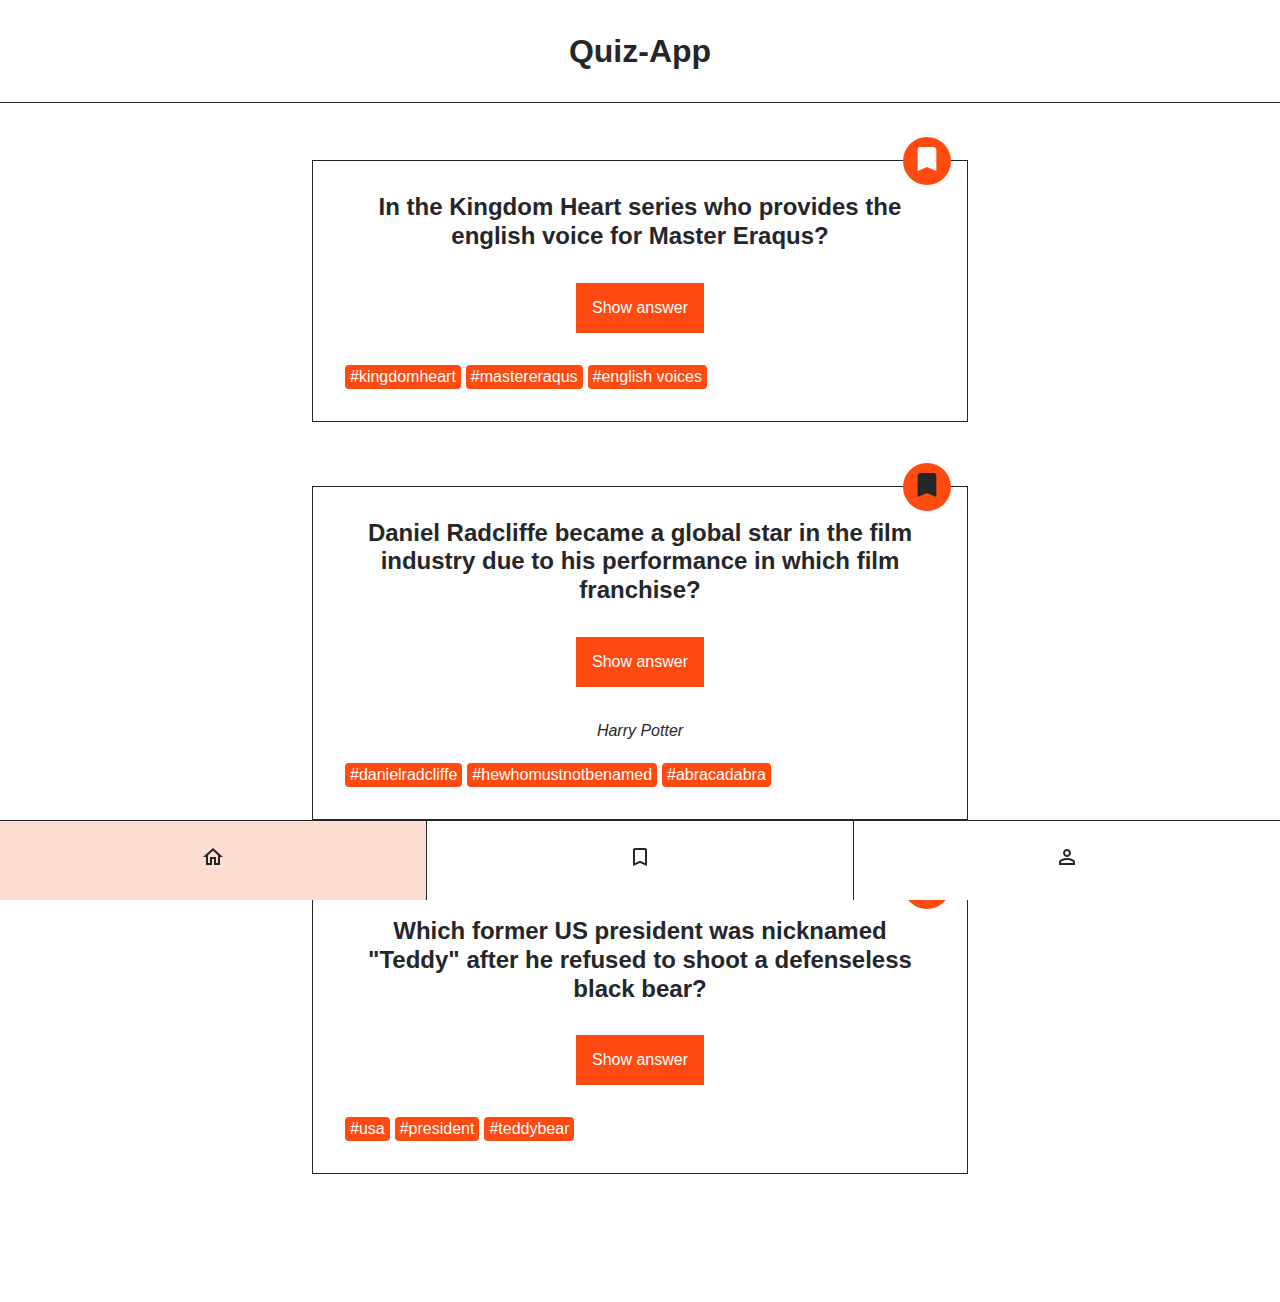
==== index.html @ 72304b66 ""initial commit"" ====
<!DOCTYPE html>
<html lang="en">
  <head>
    <meta charset="UTF-8" />
    <meta http-equiv="X-UA-Compatible" content="IE=edge" />
    <meta name="viewport" content="width=device-width, initial-scale=1.0" />
    <title>Quiz-App</title>
    <link rel="stylesheet" href="./styles.css" />
  </head>
  <body>
    <header class="header">
      <h1 class="header__title">Quiz-App</h1>
    </header>
    <main>
      <ul class="card-list">
        <!--
                FIRST CARD
              -->
        <li class="card-list__item">
          <article class="card">
            <h2 class="card__question">
              In the Kingdom Heart series who provides the english voice for
              Master Eraqus?
            </h2>
            <button class="card__button-answer" type="button">
              Show answer
            </button>
            <p class="card__answer">Mark Hamill</p>
            <ul class="card__tag-list">
              <li class="card__tag-list-item">#kingdomheart</li>
              <li class="card__tag-list-item">#mastereraqus</li>
              <li class="card__tag-list-item">#english voices</li>
            </ul>
            <div class="card__button-bookmark">
              <button class="bookmark" aria-label="bookmark" type="button">
                <svg
                  class="bookmark__icon"
                  xmlns="http://www.w3.org/2000/svg"
                  viewbox="0 0 24 24"
                >
                  <path
                    d="M17 3H7c-1.1 0-2 .9-2 2v16l7-3 7 3V5c0-1.1-.9-2-2-2z"
                  />
                </svg>
              </button>
            </div>
          </article>
        </li>
        <!--
                SECOND CARD
              -->
        <li class="card-list__item">
          <article class="card">
            <h2 class="card__question">
              Daniel Radcliffe became a global star in the film industry due to
              his performance in which film franchise?
            </h2>
            <button class="card__button-answer" type="button">
              Show answer
            </button>
            <p class="card__answer card__answer--active">Harry Potter</p>
            <ul class="card__tag-list">
              <li class="card__tag-list-item">#danielradcliffe</li>
              <li class="card__tag-list-item">#hewhomustnotbenamed</li>
              <li class="card__tag-list-item">#abracadabra</li>
            </ul>
            <div class="card__button-bookmark">
              <button
                class="bookmark bookmark--active"
                aria-label="bookmark"
                type="button"
              >
                <svg
                  class="bookmark__icon"
                  xmlns="http://www.w3.org/2000/svg"
                  viewbox="0 0 24 24"
                >
                  <path
                    d="M17 3H7c-1.1 0-2 .9-2 2v16l7-3 7 3V5c0-1.1-.9-2-2-2z"
                  />
                </svg>
              </button>
            </div>
          </article>
        </li>
        <!--
                THIRD CARD
              -->
        <li class="card-list__item">
          <article class="card">
            <h2 class="card__question">
              Which former US president was nicknamed &quot;Teddy&quot; after he
              refused to shoot a defenseless black bear?
            </h2>
            <button class="card__button-answer" type="button">
              Show answer
            </button>
            <p class="card__answer">Theodore Roosevelt</p>
            <ul class="card__tag-list">
              <li class="card__tag-list-item">#usa</li>
              <li class="card__tag-list-item">#president</li>
              <li class="card__tag-list-item">#teddybear</li>
            </ul>
            <div class="card__button-bookmark">
              <button class="bookmark" aria-label="bookmark" type="button">
                <svg
                  class="bookmark__icon"
                  xmlns="http://www.w3.org/2000/svg"
                  viewbox="0 0 24 24"
                >
                  <path
                    d="M17 3H7c-1.1 0-2 .9-2 2v16l7-3 7 3V5c0-1.1-.9-2-2-2z"
                  />
                </svg>
              </button>
            </div>
          </article>
        </li>
      </ul>
    </main>

    <nav class="navigation">
      <ul class="navigation__list">
        <li class="navigation__list-item navigation__list-item--active">
          <a
            class="navigation__link"
            href="/index.html"
            aria-label="go to home page"
          >
            <svg
              xmlns="http://www.w3.org/2000/svg"
              height="24px"
              viewbox="0 0 24 24"
              width="24px"
            >
              <path
                d="M12 5.69l5 4.5V18h-2v-6H9v6H7v-7.81l5-4.5M12 3L2 12h3v8h6v-6h2v6h6v-8h3L12 3z"
              />
            </svg>
          </a>
        </li>
        <li class="navigation__list-item">
          <a
            class="navigation__link"
            href="/bookmarks.html"
            aria-label="go to bookmarks page"
          >
            <svg
              xmlns="http://www.w3.org/2000/svg"
              height="24px"
              viewbox="0 0 24 24"
              width="24px"
            >
              <path
                d="M17 3H7c-1.1 0-2 .9-2 2v16l7-3 7 3V5c0-1.1-.9-2-2-2zm0 15l-5-2.18L7 18V5h10v13z"
              />
            </svg>
          </a>
        </li>
        <li class="navigation__list-item">
          <a
            class="navigation__link"
            href="/profile.html"
            aria-label="go to profile page"
          >
            <svg
              xmlns="http://www.w3.org/2000/svg"
              height="24px"
              viewbox="0 0 24 24"
              width="24px"
            >
              <path
                d="M12 6c1.1 0 2 .9 2 2s-.9 2-2 2-2-.9-2-2 .9-2 2-2m0 9c2.7 0 5.8 1.29 6 2v1H6v-.99c.2-.72 3.3-2.01 6-2.01m0-11C9.79 4 8 5.79 8 8s1.79 4 4 4 4-1.79 4-4-1.79-4-4-4zm0 9c-2.67 0-8 1.34-8 4v3h16v-3c0-2.66-5.33-4-8-4z"
              />
            </svg>
          </a>
        </li>
      </ul>
    </nav>
  </body>
</html>
---- styles.css ----
@import "./global.css";

@import "./components/bookmark/bookmark.css";
@import "./components/card-list/card-list.css";
@import "./components/card/card.css";
@import "./components/header/header.css";
@import "./components/navigation/navigation.css";
@import "./components/profile/profile.css";
@import "./components/counter-list/counter-list.css";
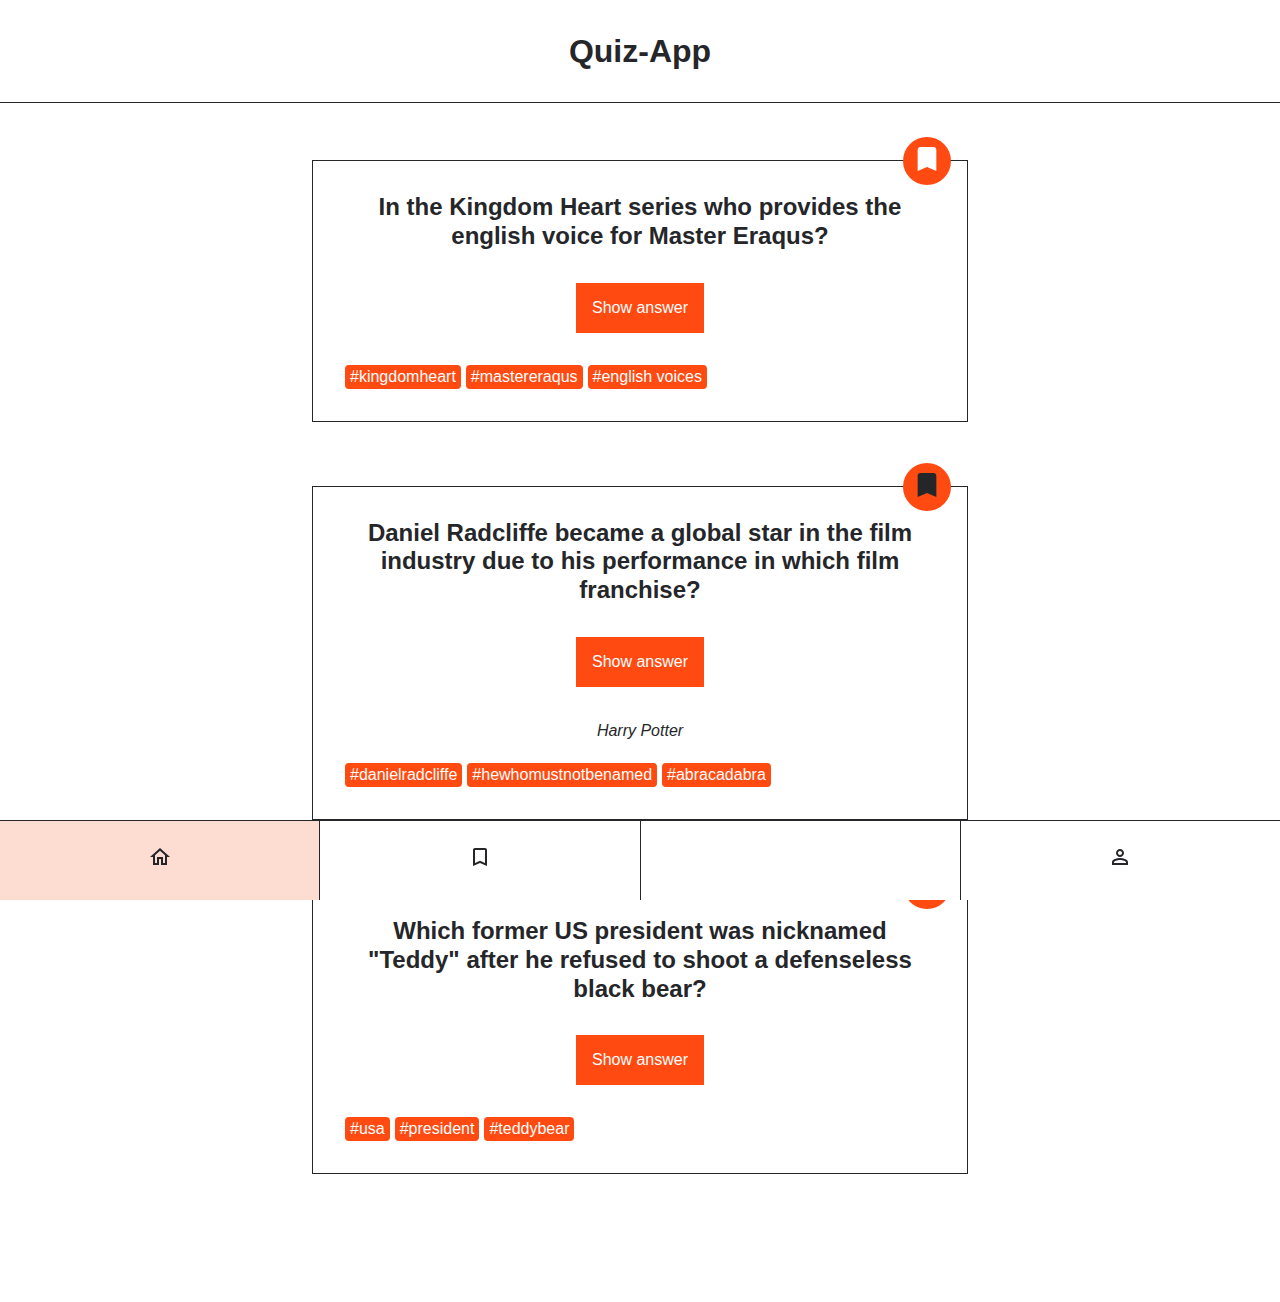
==== commit ca59945a: "work on pt. 1 and 2 of recap project 2" ====
--- a/index.html
+++ b/index.html
@@ -6,6 +6,7 @@
     <meta name="viewport" content="width=device-width, initial-scale=1.0" />
     <title>Quiz-App</title>
     <link rel="stylesheet" href="./styles.css" />
+    <script scr="/index.js" defer></script>
   </head>
   <body>
     <header class="header">
@@ -22,16 +23,16 @@
               In the Kingdom Heart series who provides the english voice for
               Master Eraqus?
             </h2>
-            <button class="card__button-answer" type="button">
+            <button class="card__button-answer" type="button" data-js="card__button-answer">
               Show answer
             </button>
-            <p class="card__answer">Mark Hamill</p>
+            <p class="card__answer" data-js="card__answer">Mark Hamill</p>
             <ul class="card__tag-list">
               <li class="card__tag-list-item">#kingdomheart</li>
               <li class="card__tag-list-item">#mastereraqus</li>
               <li class="card__tag-list-item">#english voices</li>
             </ul>
-            <div class="card__button-bookmark">
+            <div class="card__button-bookmark" data-js="card__button-bookmark">
               <button class="bookmark" aria-label="bookmark" type="button">
                 <svg
                   class="bookmark__icon"
@@ -118,7 +119,7 @@
         </li>
       </ul>
     </main>
-
+<!-- NAVIGATION -->
     <nav class="navigation">
       <ul class="navigation__list">
         <li class="navigation__list-item navigation__list-item--active">
@@ -139,6 +140,7 @@
             </svg>
           </a>
         </li>
+        <!-- go to bookmarks -->
         <li class="navigation__list-item">
           <a
             class="navigation__link"
@@ -156,7 +158,12 @@
               />
             </svg>
           </a>
+          <!-- got to form -->
         </li>
+        <li class="navigation__list-item"> 
+          <a class="navigation__link" href="/form.html" aria-label="click here to create your own quiz questions"></a>
+          </li>
+        <!-- go to profile -->
         <li class="navigation__list-item">
           <a
             class="navigation__link"
--- a/styles.css
+++ b/styles.css
@@ -7,3 +7,4 @@
 @import "./components/navigation/navigation.css";
 @import "./components/profile/profile.css";
 @import "./components/counter-list/counter-list.css";
+@import "./components/form.css";
